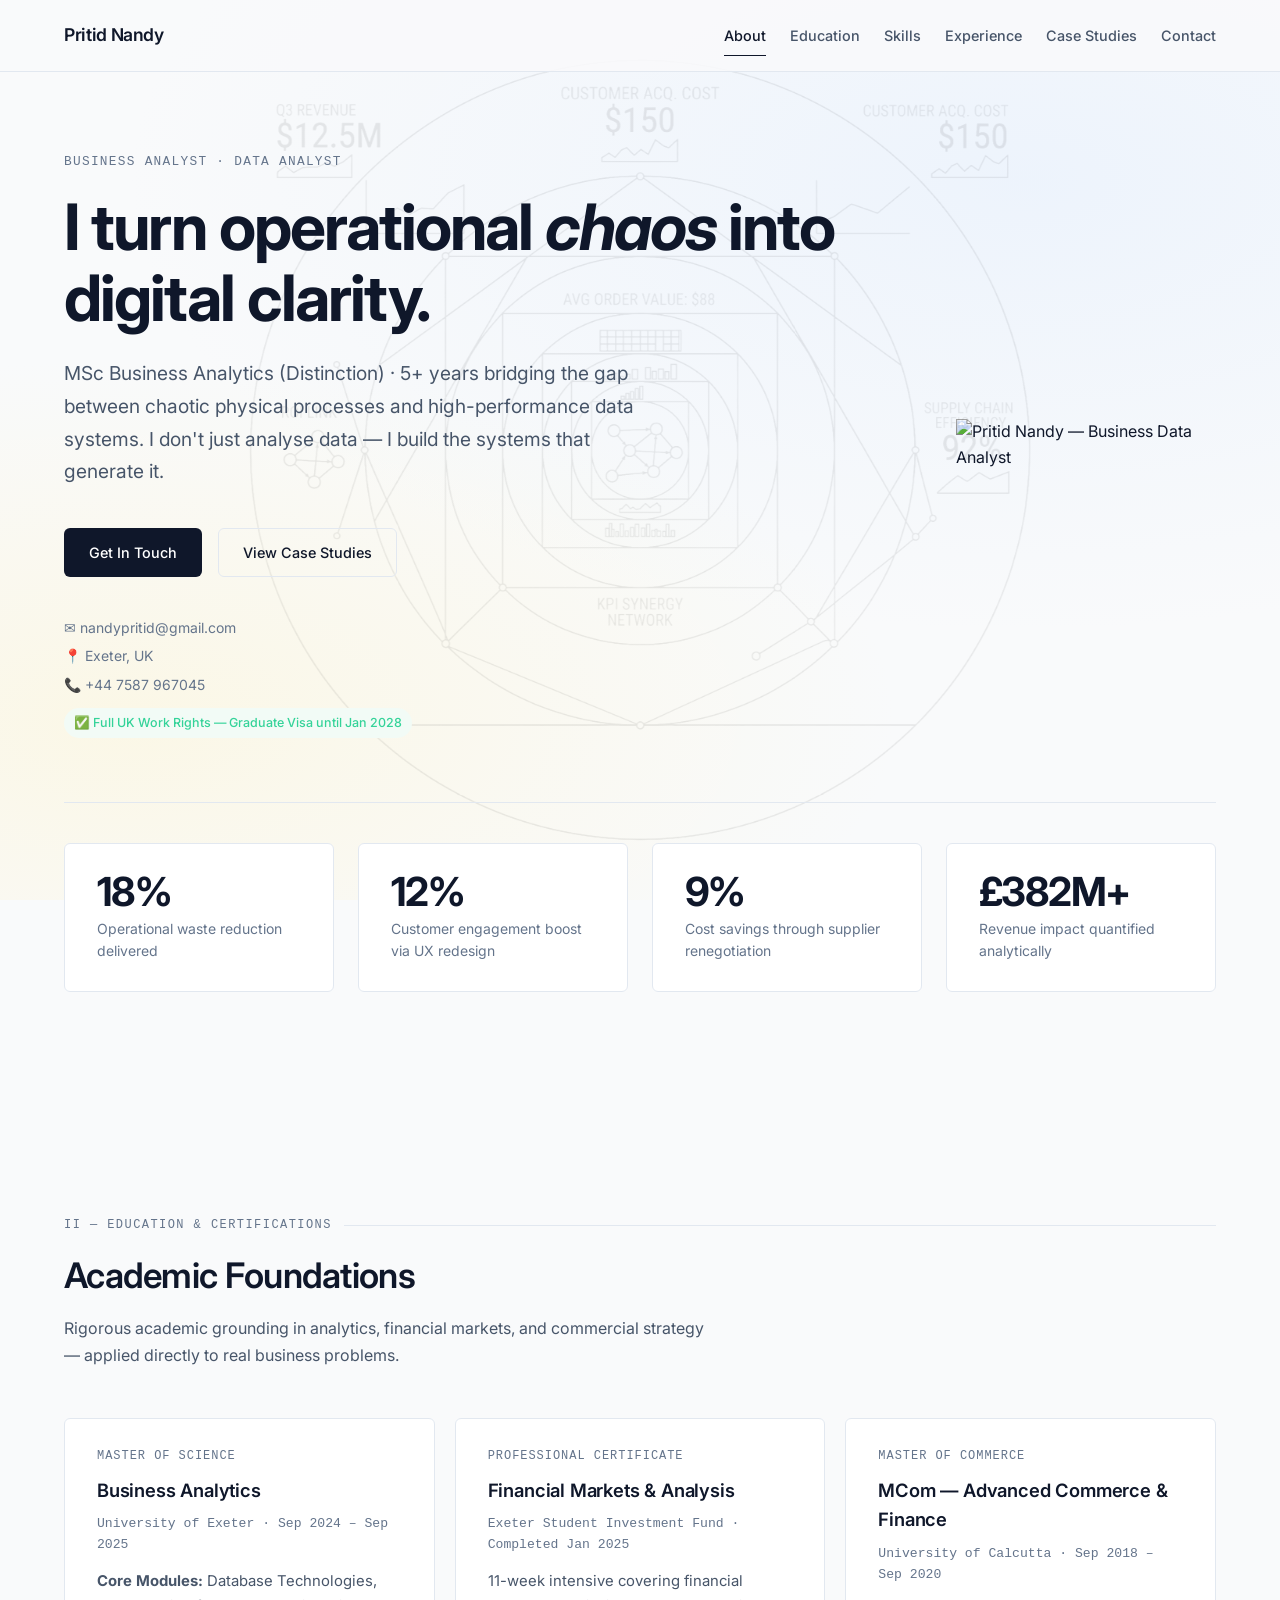
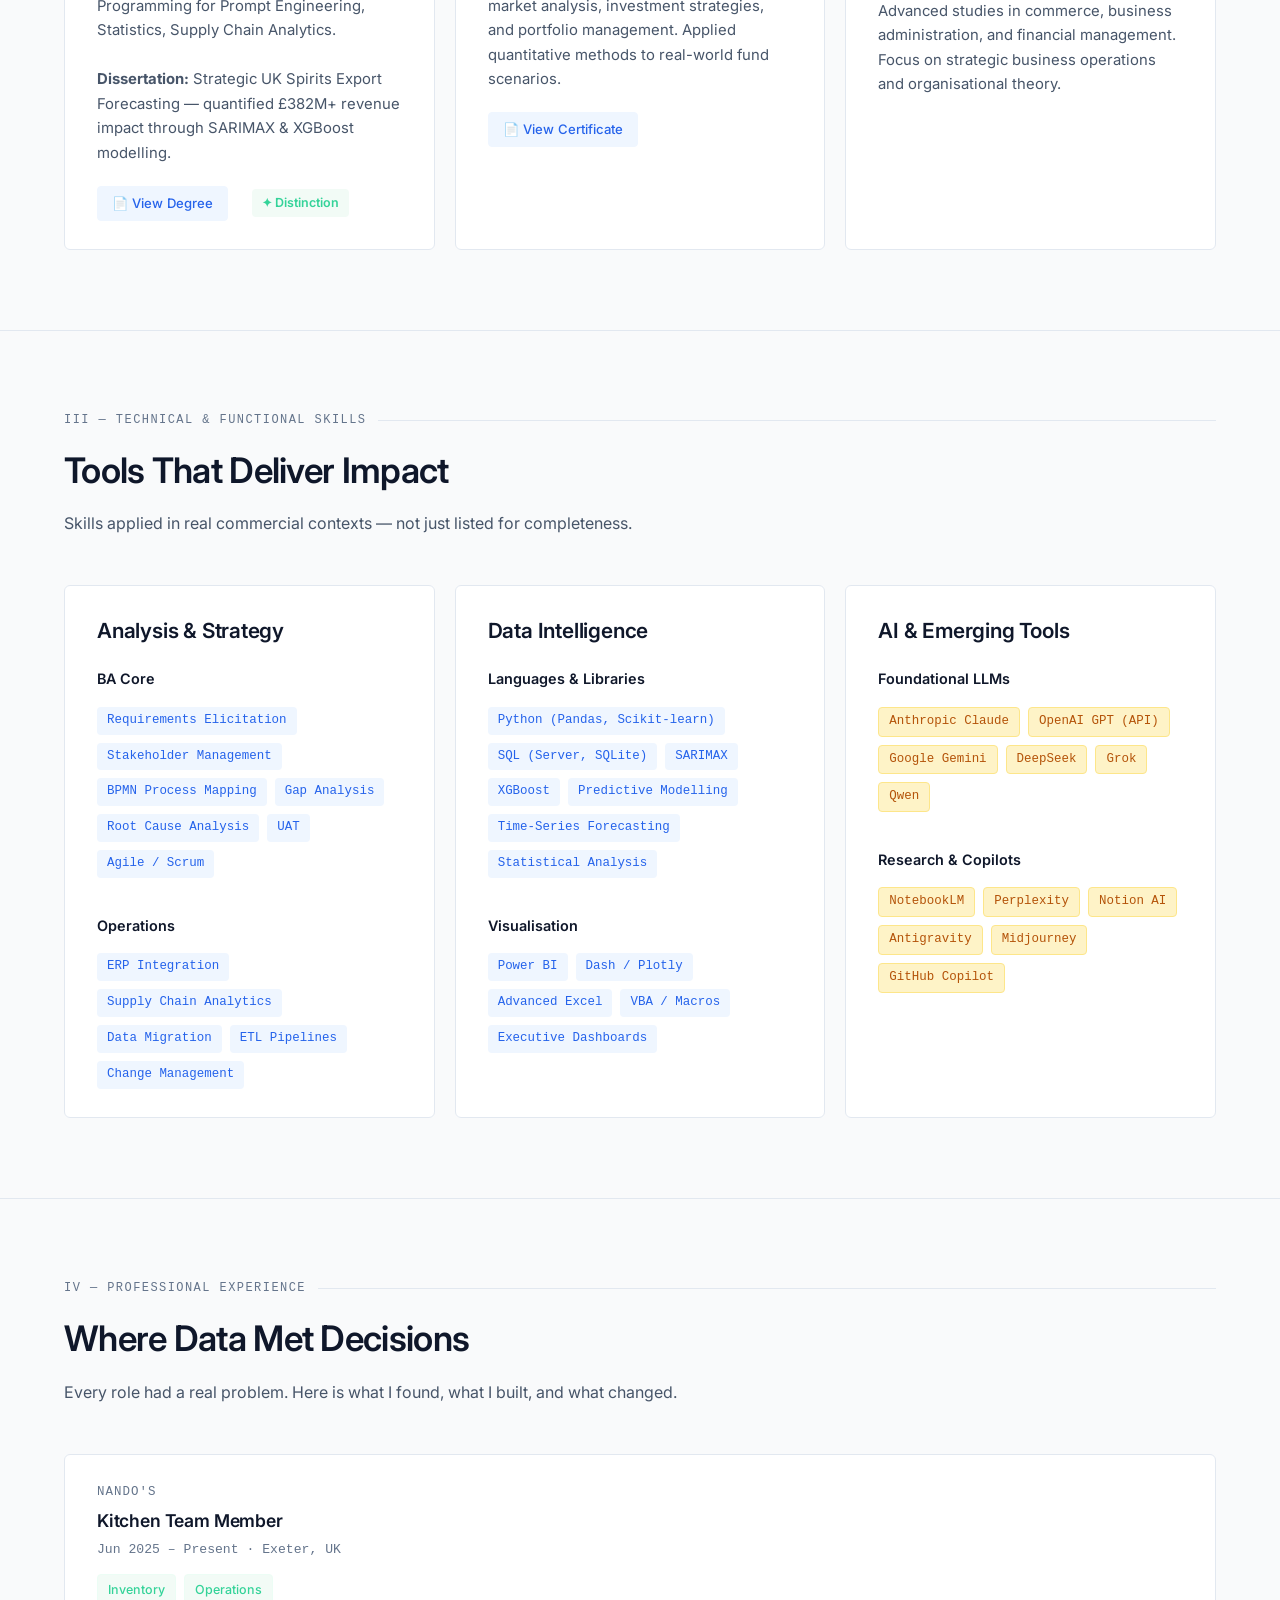
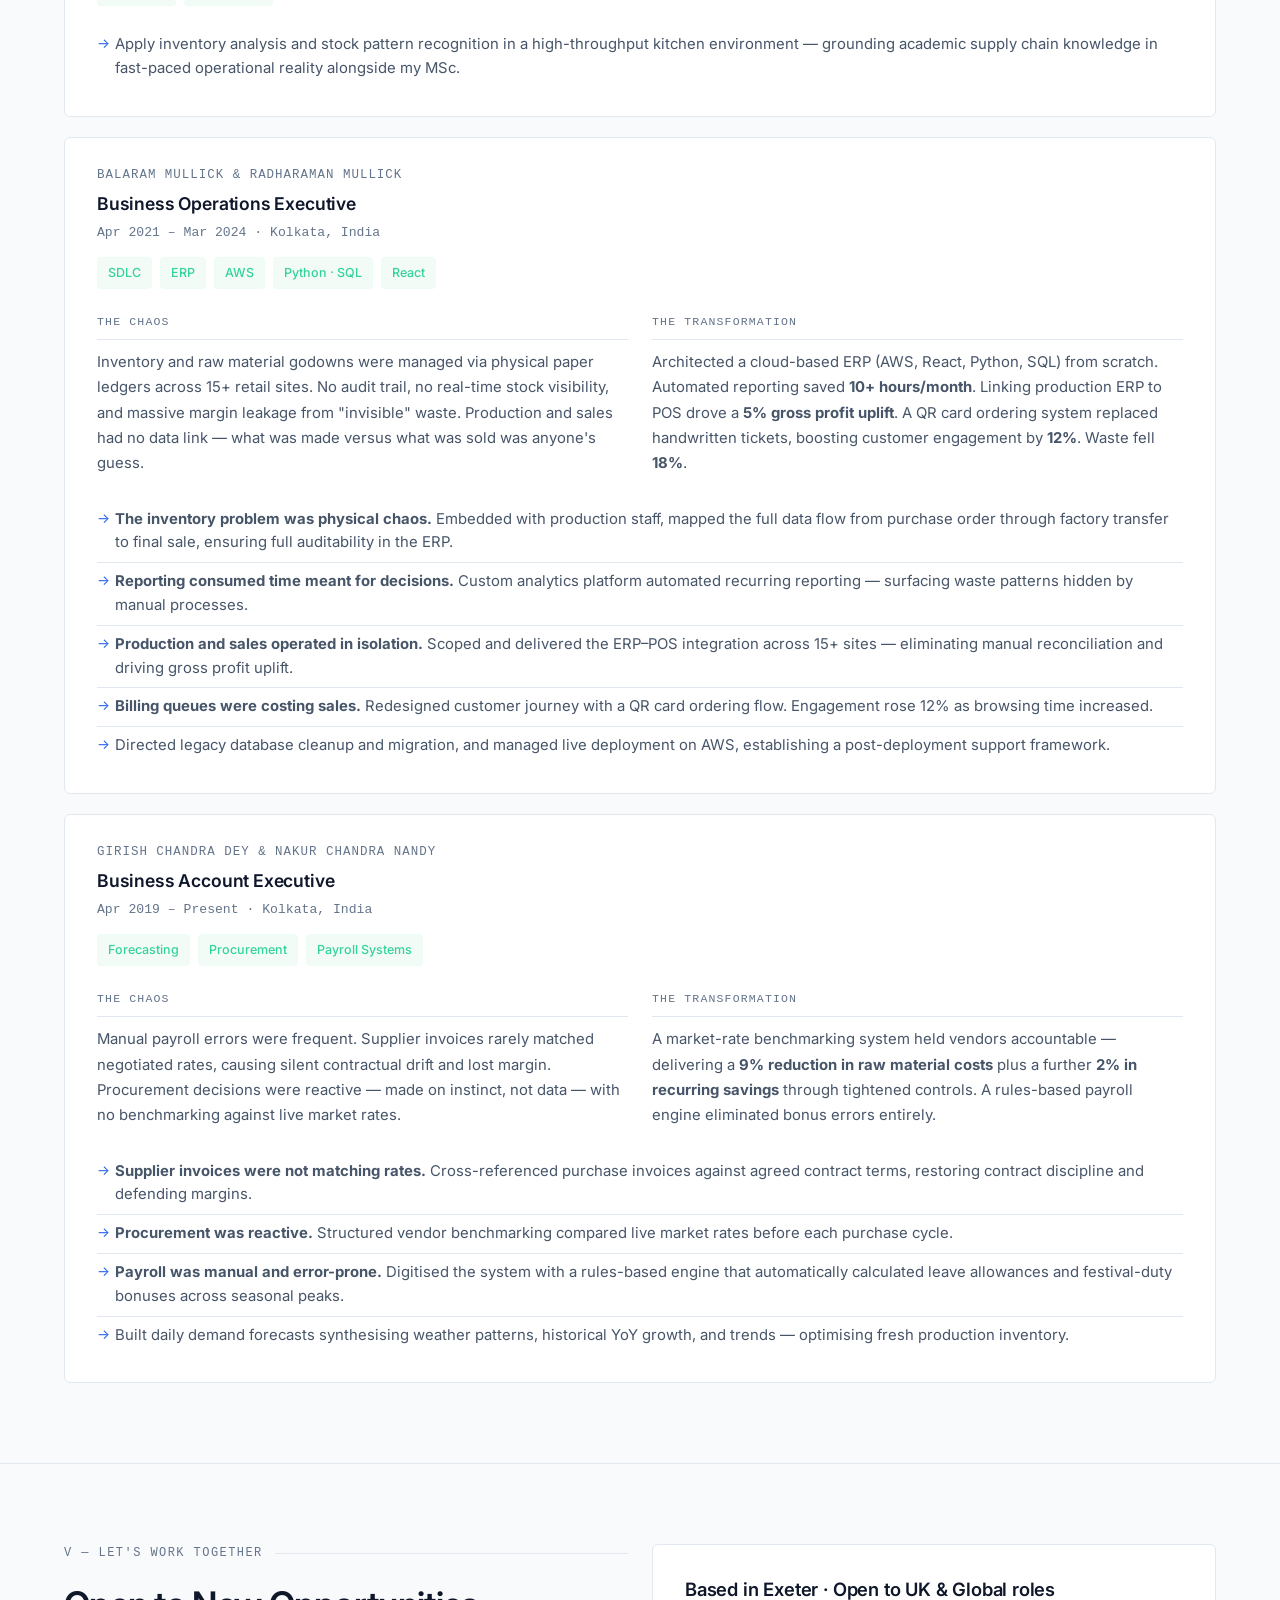
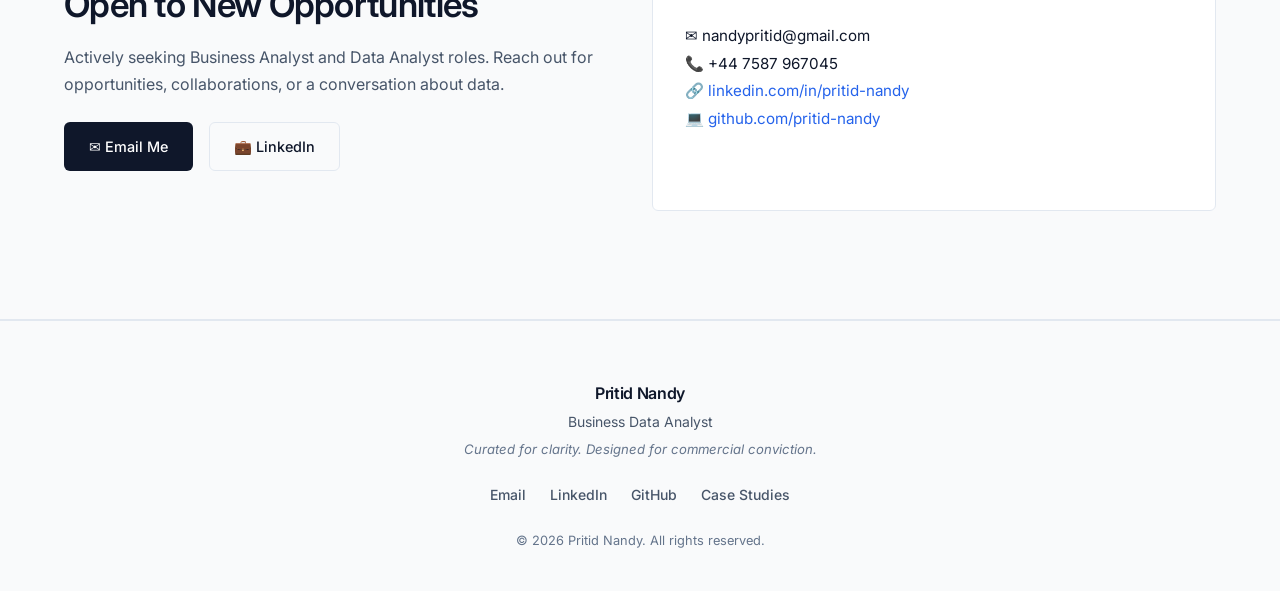
==== index.html @ cf16cbb8 "Add files via upload" ====
<!DOCTYPE html>
<html lang="en">
<head>
  <meta charset="UTF-8">
  <meta name="viewport" content="width=device-width, initial-scale=1.0">
  <title>Pritid Nandy — Business & Data Analyst</title>
  <meta name="description" content="Business Data Analyst with MSc in Business Analytics (Distinction). Specialising in decision intelligence, data visualisation, and process transformation.">
  <link rel="preconnect" href="https://fonts.googleapis.com">
  <link href="https://fonts.googleapis.com/css2?family=Inter:wght@300;400;500;600;700&display=swap" rel="stylesheet">
  <link rel="stylesheet" href="css/style.css">
</head>
<body>

  <!-- ── NAV ── -->
  <nav class="nav">
    <div class="container nav-inner">
      <a href="index.html" class="nav-logo">Pritid Nandy</a>
      <ul class="nav-links">
        <li><a href="#about"       class="nav-link active">About</a></li>
        <li><a href="#credentials" class="nav-link">Education</a></li>
        <li><a href="#skills"      class="nav-link">Skills</a></li>
        <li><a href="#experience"  class="nav-link">Experience</a></li>
        <li><a href="case-studies.html" class="nav-link">Case Studies</a></li>
        <li><a href="#contact"     class="nav-link">Contact</a></li>
      </ul>
    </div>
  </nav>

  <!-- ── HERO ── -->
  <section class="hero" id="about">
    <div class="container">
      <div class="hero-grid">

        <div>
          <p class="hero-eyebrow">Business Analyst · Data Analyst</p>
          <h1 class="hero-title">I turn operational <em>chaos</em> into digital clarity.</h1>
          <p class="hero-subtitle">
            MSc Business Analytics (Distinction) · 5+ years bridging the gap between chaotic physical processes and high-performance data systems. I don't just analyse data — I build the systems that generate it.
          </p>
          <div class="hero-actions">
            <a href="#contact"          class="btn btn-primary">Get In Touch</a>
            <a href="case-studies.html" class="btn btn-secondary">View Case Studies</a>
          </div>
          <div class="hero-meta">
            <span>✉ nandypritid@gmail.com</span>
            <span>📍 Exeter, UK</span>
            <span>📞 +44 7587 967045</span>
          </div>
          <span class="badge" style="border-radius: 100px;">✅ Full UK Work Rights — Graduate Visa until Jan 2028</span>
        </div>

        <div class="hero-photo">
          <img src="edited-photo.png" alt="Pritid Nandy — Business Data Analyst">
        </div>

      </div>

      <div class="stats-grid">
        <div class="stat-card">
          <div class="stat-value">18%</div>
          <div class="stat-label">Operational waste reduction delivered</div>
        </div>
        <div class="stat-card">
          <div class="stat-value">12%</div>
          <div class="stat-label">Customer engagement boost via UX redesign</div>
        </div>
        <div class="stat-card">
          <div class="stat-value">9%</div>
          <div class="stat-label">Cost savings through supplier renegotiation</div>
        </div>
        <div class="stat-card">
          <div class="stat-value">£382M+</div>
          <div class="stat-label">Revenue impact quantified analytically</div>
        </div>
      </div>
    </div>
  </section>

  <!-- ── CREDENTIALS ── -->
  <section class="section" id="credentials">
    <div class="container">
      <p class="section-label"><span>II — Education &amp; Certifications</span></p>
      <h2 class="section-title">Academic Foundations</h2>
      <p class="section-lead">Rigorous academic grounding in analytics, financial markets, and commercial strategy — applied directly to real business problems.</p>

      <div class="card-grid card-grid-2">
        <div class="card">
          <p class="card-tag">Master of Science</p>
          <h3 class="card-title">Business Analytics</h3>
          <p class="card-date">University of Exeter · Sep 2024 – Sep 2025</p>
          <p class="card-text">
            <strong>Core Modules:</strong> Database Technologies, Programming for Prompt Engineering, Statistics, Supply Chain Analytics.<br><br>
            <strong>Dissertation:</strong> Strategic UK Spirits Export Forecasting — quantified £382M+ revenue impact through SARIMAX &amp; XGBoost modelling.
          </p>
          <div class="card-actions">
            <a href="degree.pdf" target="_blank" class="view-doc-btn">📄 View Degree</a>
            <span class="distinction-badge">✦ Distinction</span>
          </div>
        </div>

        <div class="card">
          <p class="card-tag">Professional Certificate</p>
          <h3 class="card-title">Financial Markets &amp; Analysis</h3>
          <p class="card-date">Exeter Student Investment Fund · Completed Jan 2025</p>
          <p class="card-text">11-week intensive covering financial market analysis, investment strategies, and portfolio management. Applied quantitative methods to real-world fund scenarios.</p>
          <div style="margin-top:16px;"><a href="ExSIF FM&A Certificates.pdf" target="_blank" class="view-doc-btn">📄 View Certificate</a></div>
        </div>

        <div class="card">
          <p class="card-tag">Master of Commerce</p>
          <h3 class="card-title">MCom — Advanced Commerce &amp; Finance</h3>
          <p class="card-date">University of Calcutta · Sep 2018 – Sep 2020</p>
          <p class="card-text">Advanced studies in commerce, business administration, and financial management. Focus on strategic business operations and organisational theory.</p>
        </div>
      </div>
    </div>
  </section>

  <!-- ── SKILLS ── -->
  <section class="section" id="skills">
    <div class="container">
      <p class="section-label"><span>III — Technical &amp; Functional Skills</span></p>
      <h2 class="section-title">Tools That Deliver Impact</h2>
      <p class="section-lead">Skills applied in real commercial contexts — not just listed for completeness.</p>

      <div class="card-grid card-grid-2">
        
        <div class="card">
          <h3 class="card-title" style="margin-bottom: 20px; font-size: 1.3rem;">Analysis &amp; Strategy</h3>
          <div class="skill-category">
            <h4 class="skill-title">BA Core</h4>
            <div class="tag-list">
              <span class="tag">Requirements Elicitation</span>
              <span class="tag">Stakeholder Management</span>
              <span class="tag">BPMN Process Mapping</span>
              <span class="tag">Gap Analysis</span>
              <span class="tag">Root Cause Analysis</span>
              <span class="tag">UAT</span>
              <span class="tag">Agile / Scrum</span>
            </div>
          </div>
          <div class="skill-category" style="margin-bottom: 0;">
            <h4 class="skill-title">Operations</h4>
            <div class="tag-list">
              <span class="tag">ERP Integration</span>
              <span class="tag">Supply Chain Analytics</span>
              <span class="tag">Data Migration</span>
              <span class="tag">ETL Pipelines</span>
              <span class="tag">Change Management</span>
            </div>
          </div>
        </div>

        <div class="card">
          <h3 class="card-title" style="margin-bottom: 20px; font-size: 1.3rem;">Data Intelligence</h3>
          <div class="skill-category">
            <h4 class="skill-title">Languages &amp; Libraries</h4>
            <div class="tag-list">
              <span class="tag">Python (Pandas, Scikit-learn)</span>
              <span class="tag">SQL (Server, SQLite)</span>
              <span class="tag">SARIMAX</span>
              <span class="tag">XGBoost</span>
              <span class="tag">Predictive Modelling</span>
              <span class="tag">Time-Series Forecasting</span>
              <span class="tag">Statistical Analysis</span>
            </div>
          </div>
          <div class="skill-category" style="margin-bottom: 0;">
            <h4 class="skill-title">Visualisation</h4>
            <div class="tag-list">
              <span class="tag">Power BI</span>
              <span class="tag">Dash / Plotly</span>
              <span class="tag">Advanced Excel</span>
              <span class="tag">VBA / Macros</span>
              <span class="tag">Executive Dashboards</span>
            </div>
          </div>
        </div>

        <div class="card">
          <h3 class="card-title" style="margin-bottom: 20px; font-size: 1.3rem;">AI &amp; Emerging Tools</h3>
          <div class="skill-category">
            <h4 class="skill-title">Foundational LLMs</h4>
            <div class="tag-list">
              <span class="tag tag-ai">Anthropic Claude</span>
              <span class="tag tag-ai">OpenAI GPT (API)</span>
              <span class="tag tag-ai">Google Gemini</span>
              <span class="tag tag-ai">DeepSeek</span>
              <span class="tag tag-ai">Grok</span>
              <span class="tag tag-ai">Qwen</span>
            </div>
          </div>
          <div class="skill-category" style="margin-bottom: 0;">
            <h4 class="skill-title">Research &amp; Copilots</h4>
            <div class="tag-list">
              <span class="tag tag-ai">NotebookLM</span>
              <span class="tag tag-ai">Perplexity</span>
              <span class="tag tag-ai">Notion AI</span>
              <span class="tag tag-ai">Antigravity</span>
              <span class="tag tag-ai">Midjourney</span>
              <span class="tag tag-ai">GitHub Copilot</span>
            </div>
          </div>
        </div>

      </div>
    </div>
  </section>

  <!-- ── EXPERIENCE ── -->
  <section class="section" id="experience">
    <div class="container">
      <p class="section-label"><span>IV — Professional Experience</span></p>
      <h2 class="section-title">Where Data Met Decisions</h2>
      <p class="section-lead">Every role had a real problem. Here is what I found, what I built, and what changed.</p>

      <div class="card-grid">

        <!-- Nando's -->
        <div class="card">
          <div class="timeline-company">Nando's</div>
          <div class="timeline-role">Kitchen Team Member</div>
          <div class="timeline-period">Jun 2025 – Present · Exeter, UK</div>
          <div class="tag-list" style="margin-bottom: 20px; margin-top: 0;">
            <span class="badge badge-exp detail-block">Inventory</span>
            <span class="badge badge-exp detail-block">Operations</span>
          </div>
          <ul class="timeline-list">
            <li>Apply inventory analysis and stock pattern recognition in a high-throughput kitchen environment — grounding academic supply chain knowledge in fast-paced operational reality alongside my MSc.</li>
          </ul>
        </div>

        <!-- BMRM -->
        <div class="card">
          <div class="timeline-company">Balaram Mullick &amp; Radharaman Mullick</div>
          <div class="timeline-role">Business Operations Executive</div>
          <div class="timeline-period">Apr 2021 – Mar 2024 · Kolkata, India</div>
          <div class="tag-list" style="margin-bottom: 24px; margin-top: 0;">
            <span class="badge badge-exp">SDLC</span>
            <span class="badge badge-exp">ERP</span>
            <span class="badge badge-exp">AWS</span>
            <span class="badge badge-exp">Python · SQL</span>
            <span class="badge badge-exp">React</span>
          </div>
          
          <div class="detail-grid" style="margin-bottom: 24px;">
            <div class="detail-block">
              <h4 class="chaos-title">The Chaos</h4>
              <p>Inventory and raw material godowns were managed via physical paper ledgers across 15+ retail sites. No audit trail, no real-time stock visibility, and massive margin leakage from "invisible" waste. Production and sales had no data link — what was made versus what was sold was anyone's guess.</p>
            </div>
            <div class="detail-block">
              <h4 class="transform-title">The Transformation</h4>
              <p>Architected a cloud-based ERP (AWS, React, Python, SQL) from scratch. Automated reporting saved <strong>10+ hours/month</strong>. Linking production ERP to POS drove a <strong>5% gross profit uplift</strong>. A QR card ordering system replaced handwritten tickets, boosting customer engagement by <strong>12%</strong>. Waste fell <strong>18%</strong>.</p>
            </div>
          </div>

          <ul class="timeline-list">
            <li><strong>The inventory problem was physical chaos.</strong> Embedded with production staff, mapped the full data flow from purchase order through factory transfer to final sale, ensuring full auditability in the ERP.</li>
            <li><strong>Reporting consumed time meant for decisions.</strong> Custom analytics platform automated recurring reporting — surfacing waste patterns hidden by manual processes.</li>
            <li><strong>Production and sales operated in isolation.</strong> Scoped and delivered the ERP–POS integration across 15+ sites — eliminating manual reconciliation and driving gross profit uplift.</li>
            <li><strong>Billing queues were costing sales.</strong> Redesigned customer journey with a QR card ordering flow. Engagement rose 12% as browsing time increased.</li>
            <li>Directed legacy database cleanup and migration, and managed live deployment on AWS, establishing a post-deployment support framework.</li>
          </ul>
        </div>

        <!-- GCD&NCN -->
        <div class="card">
          <div class="timeline-company">Girish Chandra Dey &amp; Nakur Chandra Nandy</div>
          <div class="timeline-role">Business Account Executive</div>
          <div class="timeline-period">Apr 2019 – Present · Kolkata, India</div>
          <div class="tag-list" style="margin-bottom: 24px; margin-top: 0;">
            <span class="badge badge-exp">Forecasting</span>
            <span class="badge badge-exp">Procurement</span>
            <span class="badge badge-exp">Payroll Systems</span>
          </div>
          
          <div class="detail-grid" style="margin-bottom: 24px;">
            <div class="detail-block">
              <h4 class="chaos-title">The Chaos</h4>
              <p>Manual payroll errors were frequent. Supplier invoices rarely matched negotiated rates, causing silent contractual drift and lost margin. Procurement decisions were reactive — made on instinct, not data — with no benchmarking against live market rates.</p>
            </div>
            <div class="detail-block">
              <h4 class="transform-title">The Transformation</h4>
              <p>A market-rate benchmarking system held vendors accountable — delivering a <strong>9% reduction in raw material costs</strong> plus a further <strong>2% in recurring savings</strong> through tightened controls. A rules-based payroll engine eliminated bonus errors entirely.</p>
            </div>
          </div>

          <ul class="timeline-list">
            <li><strong>Supplier invoices were not matching rates.</strong> Cross-referenced purchase invoices against agreed contract terms, restoring contract discipline and defending margins.</li>
            <li><strong>Procurement was reactive.</strong> Structured vendor benchmarking compared live market rates before each purchase cycle.</li>
            <li><strong>Payroll was manual and error-prone.</strong> Digitised the system with a rules-based engine that automatically calculated leave allowances and festival-duty bonuses across seasonal peaks.</li>
            <li>Built daily demand forecasts synthesising weather patterns, historical YoY growth, and trends — optimising fresh production inventory.</li>
          </ul>
        </div>

      </div>
    </div>
  </section>

  <!-- ── CONTACT ── -->
  <section class="section contact-section" id="contact">
    <div class="container">
      <div class="detail-grid" class="contact-grid">
        <div>
          <p class="section-label"><span>V — Let's Work Together</span></p>
          <h2 class="section-title">Open to New Opportunities</h2>
          <p class="section-lead" style="margin-bottom: 24px;">Actively seeking Business Analyst and Data Analyst roles. Reach out for opportunities, collaborations, or a conversation about data.</p>
          <div class="hero-actions">
            <a href="mailto:nandypritid@gmail.com" class="btn btn-primary">✉ Email Me</a>
            <a href="https://linkedin.com/in/pritid-nandy" target="_blank" class="btn btn-secondary">💼 LinkedIn</a>
          </div>
        </div>
        <div class="card contact-info-card">
          <h3 class="card-title" style="margin-bottom: 16px;">Based in Exeter · Open to UK &amp; Global roles</h3>
          <p>✉ nandypritid@gmail.com</p>
          <p>📞 +44 7587 967045</p>
          <p>🔗 <a href="https://linkedin.com/in/pritid-nandy" target="_blank" class="contact-link">linkedin.com/in/pritid-nandy</a></p>
          <p>💻 <a href="https://github.com/pritid-nandy" target="_blank" class="contact-link">github.com/pritid-nandy</a></p>
        </div>
      </div>
    </div>
  </section>

  <!-- ── FOOTER ── -->
  <footer class="footer">
    <div class="container">
      <span class="footer-name">Pritid Nandy</span>
      <span class="footer-role">Business Data Analyst</span>
      <span class="footer-tagline">Curated for clarity. Designed for commercial conviction.</span>
      <div class="footer-links">
        <a href="mailto:nandypritid@gmail.com">Email</a>
        <a href="https://linkedin.com/in/pritid-nandy" target="_blank">LinkedIn</a>
        <a href="https://github.com/pritid-nandy" target="_blank">GitHub</a>
        <a href="case-studies.html">Case Studies</a>
      </div>
      <p class="footer-copy">© 2026 Pritid Nandy. All rights reserved.</p>
    </div>
  </footer>

  <script src="js/main.js"></script>
</body>
</html>
---- css/style.css ----
/* ==========================================================================
   DESIGN SYSTEM: Tufte Clarity + Norman UX
   ==========================================================================
   Principles:
   1. High data-ink ratio UI (Tufte) - Ensure content takes precedence.
   2. Consistent affordances & visibility (Norman) - Intuitive interactions.
   3. DRY Methodology - Zero repetitions via scalable utility classes.
   
   Structure:
   - Tokens: Root Variables
   - Base: Resets & Typographic Foundations
   - Layout: Containers & Grid Systems
   - Components: Cards, Badges, Accordions
   - Utilities: Overrides and Semantic Hooks
   ========================================================================== */
:root {
  /* Palette */
  --bg: #F9FAFB;
  --surface: #FFFFFF;
  --text-primary: #0F172A;
  --text-secondary: #475569;
  --text-muted: #64748B;
  --border: #E2E8F0;
  --accent: #0F172A;
  --accent-hover: #1E293B;
  --highlight: #2563EB;
  --highlight-light: #EFF6FF;

  /* Typography */
  --font-main: 'Inter', -apple-system, BlinkMacSystemFont, 'Segoe UI', Roboto, sans-serif;
  --font-mono: 'JetBrains Mono', ui-monospace, SFMono-Regular, monospace;

  /* Spacing & Layout */
  --space-unit: 8px;
  --max-width: 1200px;
  --nav-height: 72px;
  --radius: 6px;

  /* Transitions */
  --ease-out-expo: cubic-bezier(0.16, 1, 0.3, 1);
  --duration: 0.6s;
}

*, *::before, *::after { box-sizing: border-box; margin: 0; padding: 0; }

html {
  background:
    radial-gradient(ellipse 70% 50% at 80% 20%, rgba(219, 234, 254, 0.4), transparent),
    radial-gradient(ellipse 60% 40% at 10% 80%, rgba(254, 243, 199, 0.4), transparent),
    var(--bg);
  background-attachment: fixed;
  min-height: 100vh;
}
body {
  position: relative;
  z-index: 0;
  color: var(--text-primary);
  font-family: var(--font-main);
  line-height: 1.6;
  -webkit-font-smoothing: antialiased;
  -moz-osx-font-smoothing: grayscale;
  overflow-x: hidden;
}

.bg-graphic {
  position: fixed;
  top: 50%;
  left: 50%;
  width: 100vw;
  height: 100vh;
  background: url('../graphic.png') no-repeat center center;
  background-size: min(80vw, 800px);
  opacity: 0.08;
  z-index: -1;
  pointer-events: none;
  transform: translate(-50%, -50%) scale(1);
  will-change: transform;
}

/* ── Layout ── */
.container {
  width: 100%;
  max-width: var(--max-width);
  margin: 0 auto;
  padding: 0 calc(var(--space-unit) * 3);
}

/* ── Navigation (Norman: Visibility + Consistent Mapping) ── */
.nav {
  position: fixed;
  top: 0; left: 0; right: 0;
  height: var(--nav-height);
  background: rgba(249, 250, 251, 0.85);
  backdrop-filter: blur(12px);
  -webkit-backdrop-filter: blur(12px);
  border-bottom: 1px solid var(--border);
  z-index: 100;
}
.nav-inner {
  display: flex;
  align-items: center;
  justify-content: space-between;
  height: 100%;
}
.nav-logo {
  font-weight: 600;
  font-size: 1.1rem;
  color: var(--text-primary);
  text-decoration: none;
  letter-spacing: -0.02em;
}
.nav-links { display: flex; gap: calc(var(--space-unit) * 3); list-style: none; }
.nav-link {
  text-decoration: none;
  color: var(--text-secondary);
  font-size: 0.9rem;
  font-weight: 500;
  padding: calc(var(--space-unit) * 1) 0;
  position: relative;
  transition: color var(--duration) var(--ease-out-expo);
}
.nav-link::after {
  content: '';
  position: absolute;
  bottom: -4px; left: 0;
  width: 0; height: 1px;
  background: var(--accent);
  transition: width var(--duration) var(--ease-out-expo);
}
.nav-link:hover,
.nav-link.active { color: var(--text-primary); }
.nav-link.active::after,
.nav-link:hover::after { width: 100%; }

/* ── Hero ── */
.hero {
  padding-top: calc(var(--nav-height) + 80px);
  padding-bottom: 80px;
  min-height: 90vh;
  display: flex;
  flex-direction: column;
  justify-content: center;
}
.hero-eyebrow {
  font-size: 0.8rem;
  font-weight: 500;
  letter-spacing: 0.1em;
  text-transform: uppercase;
  color: var(--text-muted);
  margin-bottom: 20px;
  font-family: var(--font-mono);
}
.hero-title {
  font-size: clamp(2.5rem, 5vw, 4.5rem);
  font-weight: 700;
  line-height: 1.1;
  letter-spacing: -0.03em;
  margin-bottom: 24px;
}
.hero-subtitle {
  font-size: clamp(1rem, 2vw, 1.2rem);
  color: var(--text-secondary);
  max-width: 600px;
  margin-bottom: 40px;
  line-height: 1.7;
}
.hero-actions { display: flex; gap: 16px; flex-wrap: wrap; margin-bottom: 40px; }
.hero-meta {
  font-size: 0.875rem;
  color: var(--text-muted);
  display: flex;
  flex-direction: column;
  gap: 6px;
}
.hero-meta span { display: flex; align-items: center; gap: 8px; }
.hero-grid {
  display: grid;
  grid-template-columns: 1fr 260px;
  gap: 80px;
  align-items: center;
}
.hero-photo {
  display: flex;
  justify-content: center;
  align-items: center;
}
.hero-photo img { 
  width: 100%; 
  height: auto; 
  display: block; 
  mix-blend-mode: multiply;
}
.badge {
  display: inline-flex;
  align-items: center;
  gap: 6px;
  padding: 5px 10px;
  background: #F2FBF6;
  color: #34D399;
  font-size: 0.78rem;
  font-weight: 500;
  border-radius: 4px;
  margin-top: 12px;
}

/* ── Buttons (Norman: Clear Affordances & Feedback) ── */
.btn {
  display: inline-flex;
  align-items: center;
  gap: 8px;
  padding: 12px 24px;
  font-weight: 500;
  font-size: 0.9rem;
  text-decoration: none;
  border-radius: var(--radius);
  transition: all var(--duration) var(--ease-out-expo);
  cursor: pointer;
  border: 1px solid transparent;
  font-family: var(--font-main);
}
.btn-primary {
  background: var(--accent);
  color: #fff;
}
.btn-primary:hover { background: var(--accent-hover); transform: translateY(-2px); }
.btn-secondary {
  background: transparent;
  color: var(--text-primary);
  border-color: var(--border);
}
.btn-secondary:hover { border-color: var(--text-primary); transform: translateY(-2px); }

/* ── Stats Grid (Tufte: Maximize Data-Ink) ── */
.stats-grid {
  display: grid;
  grid-template-columns: repeat(auto-fit, minmax(200px, 1fr));
  gap: 24px;
  margin: 64px 0;
  border-top: 1px solid var(--border);
  padding-top: 40px;
}
.stat-card {
  background: var(--surface);
  padding: 28px 32px;
  border: 1px solid var(--border);
  border-radius: var(--radius);
}
.stat-value {
  font-size: 2.5rem;
  font-weight: 700;
  letter-spacing: -0.04em;
  color: var(--text-primary);
  line-height: 1;
  margin-bottom: 6px;
}
.stat-label { color: var(--text-muted); font-size: 0.875rem; }

/* ── Sections ── */
.section { padding: 80px 0; border-bottom: 1px solid var(--border); }
.section:last-child { border-bottom: none; }
.section-label {
  font-size: 0.75rem;
  font-weight: 500;
  letter-spacing: 0.12em;
  text-transform: uppercase;
  color: var(--text-muted);
  font-family: var(--font-mono);
  margin-bottom: 12px;
  display: flex;
  align-items: center;
  gap: 12px;
}
.section-label::after {
  content: '';
  flex: 1;
  height: 1px;
  background: var(--border);
}
.section-title {
  font-size: clamp(1.6rem, 3vw, 2.2rem);
  font-weight: 600;
  letter-spacing: -0.02em;
  margin-bottom: 12px;
}
.section-lead {
  color: var(--text-secondary);
  max-width: 640px;
  margin-bottom: 48px;
  font-size: 1rem;
  line-height: 1.7;
}

/* ── Cards ── */
.card-grid { display: grid; gap: 20px; }
.card-grid-2 { grid-template-columns: repeat(auto-fit, minmax(300px, 1fr)); }
.card-grid-4 { grid-template-columns: repeat(auto-fit, minmax(220px, 1fr)); }
.card {
  background: var(--surface);
  border: 1px solid var(--border);
  padding: 28px 32px;
  border-radius: var(--radius);
  transition: box-shadow var(--duration) var(--ease-out-expo),
              transform var(--duration) var(--ease-out-expo);
}
.card:hover {
  box-shadow: 0 8px 24px rgba(0,0,0,0.06);
  transform: translateY(-3px);
}
.card-tag {
  font-size: 0.75rem;
  font-weight: 500;
  letter-spacing: 0.08em;
  text-transform: uppercase;
  color: var(--text-muted);
  font-family: var(--font-mono);
  margin-bottom: 10px;
}
.card-title { font-size: 1.15rem; font-weight: 600; margin-bottom: 8px; letter-spacing: -0.01em; }
.card-date { font-size: 0.82rem; color: var(--text-muted); font-family: var(--font-mono); margin-bottom: 14px; }
.card-text { color: var(--text-secondary); font-size: 0.93rem; line-height: 1.65; margin-bottom: 20px; }
.tag-list { display: flex; flex-wrap: wrap; gap: 8px; margin-top: 16px; }
.tag {
  padding: 4px 10px;
  background: var(--highlight-light);
  color: var(--highlight);
  font-size: 0.78rem;
  font-weight: 500;
  border-radius: 4px;
  font-family: var(--font-mono);
}
.tag-ai {
  background: #FEF3C7;
  color: #B45309;
  border: 1px solid #FDE68A;
}
.badge-exp {
  margin-top: 0;
  border: 1px solid #ECFDF5;
}
.chaos-title {
  color: #F87171;
}
.transform-title {
  color: #34D399;
}
.card-actions {
  display: flex; 
  align-items: center; 
  gap: 12px; 
  flex-wrap: wrap; 
  margin-top: 16px;
}
.contact-grid {
  align-items: center;
}
.contact-info-card {
  font-size: 0.95rem;
  line-height: 1.8;
}
.contact-link {
  text-decoration: none;
  color: var(--highlight);
}
.view-doc-btn {
  display: inline-flex;
  align-items: center;
  gap: 6px;
  font-size: 0.82rem;
  font-weight: 500;
  color: var(--highlight);
  text-decoration: none;
  border: 1px solid var(--highlight-light);
  padding: 6px 14px;
  border-radius: 4px;
  background: var(--highlight-light);
  transition: all 0.25s;
}
.view-doc-btn:hover { background: #dbeafe; border-color: #bfdbfe; }
.distinction-badge {
  display: inline-flex;
  align-items: center;
  gap: 6px;
  padding: 4px 10px;
  background: #F2FBF6;
  color: #34D399;
  font-size: 0.78rem;
  font-weight: 600;
  border-radius: 4px;
  margin-left: 12px;
}

/* ── Skills (Norman: Grouping + Consistency) ── */
.skill-category { margin-bottom: 36px; }
.skill-title {
  font-weight: 600;
  font-size: 0.9rem;
  margin-bottom: 14px;
  color: var(--text-primary);
  display: flex;
  align-items: center;
  gap: 8px;
}
.skill-list { list-style: none; display: flex; flex-wrap: wrap; gap: 10px; }
.skill-item {
  padding: 6px 14px;
  background: var(--bg);
  border: 1px solid var(--border);
  border-radius: 20px;
  font-size: 0.875rem;
  color: var(--text-secondary);
  transition: border-color 0.2s, color 0.2s;
}
.skill-item:hover { border-color: var(--text-primary); color: var(--text-primary); }

/* ── Timeline ── */
.timeline { margin-top: 8px; }
.timeline-item {
  position: relative;
  padding-left: 28px;
  padding-bottom: 40px;
  border-left: 1px solid var(--border);
}
.timeline-item:last-child { border-left: 1px solid transparent; padding-bottom: 0; }
.timeline-item::before {
  content: '';
  position: absolute;
  left: -5px; top: 4px;
  width: 9px; height: 9px;
  border-radius: 50%;
  background: var(--surface);
  border: 2px solid var(--text-primary);
}
.timeline-company {
  font-size: 0.78rem;
  font-weight: 500;
  letter-spacing: 0.08em;
  text-transform: uppercase;
  color: var(--text-muted);
  font-family: var(--font-mono);
  margin-bottom: 4px;
}
.timeline-role {
  font-size: 1.1rem;
  font-weight: 600;
  color: var(--text-primary);
  margin-bottom: 4px;
  letter-spacing: -0.01em;
}
.timeline-period {
  font-size: 0.82rem;
  color: var(--text-muted);
  font-family: var(--font-mono);
  margin-bottom: 14px;
}
.timeline-list { list-style: none; padding: 0; }
.timeline-list li {
  font-size: 0.93rem;
  color: var(--text-secondary);
  padding: 7px 0 7px 18px;
  border-bottom: 1px solid var(--border);
  position: relative;
  line-height: 1.6;
}
.timeline-list li:last-child { border-bottom: none; }
.timeline-list li::before {
  content: '→';
  position: absolute; left: 0;
  color: var(--highlight);
  font-size: 0.85rem;
}

/* ── Case Study Cards (case-studies.html) ── */
.page-header-section {
  padding-top: calc(var(--nav-height) + 60px);
  padding-bottom: 48px;
  border-bottom: 1px solid var(--border);
}
.contact-section {
  /* Inherits body background */
}
.page-header-section .hero-eyebrow { margin-bottom: 16px; }
.page-header-section .hero-title { margin-bottom: 16px; }

.case-section-label {
  padding: 48px 0 20px;
  display: flex;
  align-items: center;
  gap: 12px;
}
.case-section-label span:first-child {
  font-size: 0.72rem;
  font-weight: 500;
  letter-spacing: 0.14em;
  text-transform: uppercase;
  color: var(--text-muted);
  font-family: var(--font-mono);
  white-space: nowrap;
}
.case-section-label .rule { flex: 1; height: 1px; background: var(--border); }

/* Accordion Case Card */
.case-card {
  background: var(--surface);
  border: 1px solid var(--border);
  border-radius: var(--radius);
  margin-bottom: 16px;
  overflow: hidden;
  transition: box-shadow var(--duration) var(--ease-out-expo);
}
.case-card:hover { box-shadow: 0 4px 20px rgba(0,0,0,0.06); }

.case-card-summary {
  padding: 32px 36px 24px;
  display: grid;
  grid-template-columns: 1fr 220px;
  gap: 32px;
  align-items: start;
  cursor: pointer;
}
.card-domain {
  font-size: 0.72rem;
  font-weight: 500;
  letter-spacing: 0.1em;
  text-transform: uppercase;
  color: var(--text-muted);
  font-family: var(--font-mono);
  margin-bottom: 10px;
}
.case-card-title {
  font-size: 1.35rem;
  font-weight: 600;
  color: var(--text-primary);
  letter-spacing: -0.02em;
  line-height: 1.3;
  margin-bottom: 12px;
}
.case-card-sit {
  font-size: 0.93rem;
  color: var(--text-secondary);
  line-height: 1.7;
}
.tech-pill {
  font-size: 0.75rem;
  font-family: var(--font-mono);
  color: var(--text-muted);
  margin-top: 14px;
  display: block;
}

/* Signal Stat */
.signal-stat {
  background: var(--bg);
  border: 1px solid var(--border);
  border-radius: var(--radius);
  padding: 20px 18px;
}
.stat-num {
  font-size: 2rem;
  font-weight: 700;
  color: var(--text-primary);
  line-height: 1;
  display: block;
  margin-bottom: 8px;
  letter-spacing: -0.04em;
}
.stat-lbl {
  font-size: 0.8rem;
  color: var(--text-secondary);
  line-height: 1.5;
  display: block;
}

/* Toggle Button */
.toggle-btn {
  display: flex;
  align-items: center;
  gap: 8px;
  width: 100%;
  padding: 14px 36px;
  font-size: 0.82rem;
  font-weight: 500;
  color: var(--text-muted);
  background: none;
  border: none;
  border-top: 1px solid var(--border);
  cursor: pointer;
  transition: color 0.25s, background 0.25s;
  font-family: var(--font-main);
}
.toggle-btn:hover { color: var(--text-primary); background: var(--bg); }
.toggle-icon { transition: transform 0.3s; margin-left: auto; font-style: normal; }
.case-card.open .toggle-icon { transform: rotate(180deg); }
.case-card.open .toggle-btn { color: var(--highlight); }

/* Expanded Detail */
.card-detail {
  display: none;
  padding: 32px 36px 36px;
  border-top: 1px solid var(--border);
}
.case-card.open .card-detail { display: block; }

.detail-grid {
  display: grid;
  grid-template-columns: 1fr 1fr;
  gap: 24px;
  margin-bottom: 28px;
}
.detail-block h4 {
  font-size: 0.72rem;
  font-weight: 500;
  letter-spacing: 0.1em;
  text-transform: uppercase;
  color: var(--text-muted);
  font-family: var(--font-mono);
  margin-bottom: 10px;
  padding-bottom: 8px;
  border-bottom: 1px solid var(--border);
}
.detail-block p { font-size: 0.93rem; color: var(--text-secondary); line-height: 1.7; }

/* Outcome block */
.outcome-block {
  background: #F0FDF4;
  border: 1px solid #DCFCE7;
  border-radius: var(--radius);
  padding: 24px 28px;
  margin-bottom: 28px;
}
.outcome-block h4 {
  font-size: 0.72rem;
  font-weight: 500;
  letter-spacing: 0.1em;
  text-transform: uppercase;
  color: #34D399;
  font-family: var(--font-mono);
  margin-bottom: 20px;
}
.outcome-grid {
  display: grid;
  grid-template-columns: repeat(auto-fit, minmax(160px, 1fr));
  gap: 20px;
}
.o-num {
  font-size: 1.65rem;
  font-weight: 700;
  color: #34D399;
  display: block;
  line-height: 1;
  letter-spacing: -0.03em;
}
.o-label {
  font-size: 0.82rem;
  color: var(--text-secondary);
  display: block;
  margin-top: 4px;
  line-height: 1.4;
}
.o-context {
  font-size: 0.75rem;
  color: var(--text-muted);
  display: block;
  margin-top: 2px;
  font-style: italic;
}

/* Insights block */
.insights-block h4 {
  font-size: 0.72rem;
  font-weight: 500;
  letter-spacing: 0.1em;
  text-transform: uppercase;
  color: var(--text-muted);
  font-family: var(--font-mono);
  margin-bottom: 10px;
  padding-bottom: 8px;
  border-bottom: 1px solid var(--border);
}
.insights-block ul { list-style: none; }
.insights-block li {
  font-size: 0.93rem;
  color: var(--text-secondary);
  padding: 8px 0 8px 20px;
  border-bottom: 1px solid var(--border);
  position: relative;
  line-height: 1.6;
}
.insights-block li:last-child { border-bottom: none; }
.insights-block li::before {
  content: '→';
  position: absolute; left: 0;
  color: var(--highlight);
  font-size: 0.85rem;
}

.method-note {
  margin-top: 20px;
  font-size: 0.78rem;
  color: var(--text-muted);
  font-style: italic;
  padding-top: 14px;
  border-top: 1px solid var(--border);
  font-family: var(--font-mono);
}

/* Image Showcase */
.image-showcase {
  margin: 24px 0 0;
  padding-top: 20px;
  border-top: 1px solid var(--border);
}
.image-showcase h4 {
  font-size: 0.72rem;
  font-weight: 500;
  letter-spacing: 0.1em;
  text-transform: uppercase;
  color: var(--text-muted);
  font-family: var(--font-mono);
  margin-bottom: 16px;
  padding-bottom: 8px;
  border-bottom: 1px solid var(--border);
}
.image-grid {
  display: grid;
  grid-template-columns: repeat(auto-fit, minmax(260px, 1fr));
  gap: 16px;
}
.image-item {
  border: 1px solid var(--border);
  border-radius: var(--radius);
  overflow: hidden;
  background: var(--surface);
}
.image-item img {
  width: 100%;
  height: 200px;
  object-fit: cover;
  display: block;
  background: var(--bg);
}
.image-caption { padding: 12px 14px; border-top: 1px solid var(--border); }
.image-caption strong {
  display: block;
  font-size: 0.82rem;
  font-weight: 500;
  color: var(--text-primary);
  margin-bottom: 4px;
}
.image-caption span { font-size: 0.78rem; color: var(--text-muted); font-style: italic; line-height: 1.5; }

/* ── Footer ── */
.footer {
  padding: 60px 0 40px;
  border-top: 1px solid var(--border);
  text-align: center;
  color: var(--text-muted);
  font-size: 0.9rem;
}
.footer-name {
  font-size: 1rem;
  font-weight: 600;
  color: var(--text-primary);
  display: block;
  margin-bottom: 4px;
  letter-spacing: -0.02em;
}
.footer-role {
  display: block;
  margin-bottom: 6px;
  font-size: 0.875rem;
  color: var(--text-secondary);
}
.footer-tagline {
  display: block;
  margin-bottom: 24px;
  font-size: 0.82rem;
  color: var(--text-muted);
  font-style: italic;
}
.footer-links { display: flex; justify-content: center; gap: 24px; margin-bottom: 24px; }
.footer-links a {
  color: var(--text-secondary);
  text-decoration: none;
  font-size: 0.875rem;
  font-weight: 500;
  transition: color 0.25s;
}
.footer-links a:hover { color: var(--text-primary); }
.footer-copy { font-size: 0.8rem; color: var(--text-muted); }

/* ── Responsive ── */
@media (max-width: 768px) {
  .hero-grid { grid-template-columns: 1fr; gap: 40px; }
  .hero-photo { max-width: 260px; }
  .hero { padding-top: 100px; min-height: auto; }
  .nav-links { display: none; }
  .case-card-summary { grid-template-columns: 1fr; gap: 20px; padding: 24px 20px 16px; }
  .card-detail { padding: 20px; }
  .detail-grid { grid-template-columns: 1fr; }
  .stats-grid { grid-template-columns: 1fr; gap: 16px; margin: 40px 0; padding-top: 32px; }
  .stat-card { padding: 20px 24px; }
  .footer-links { flex-wrap: wrap; gap: 16px; }
}
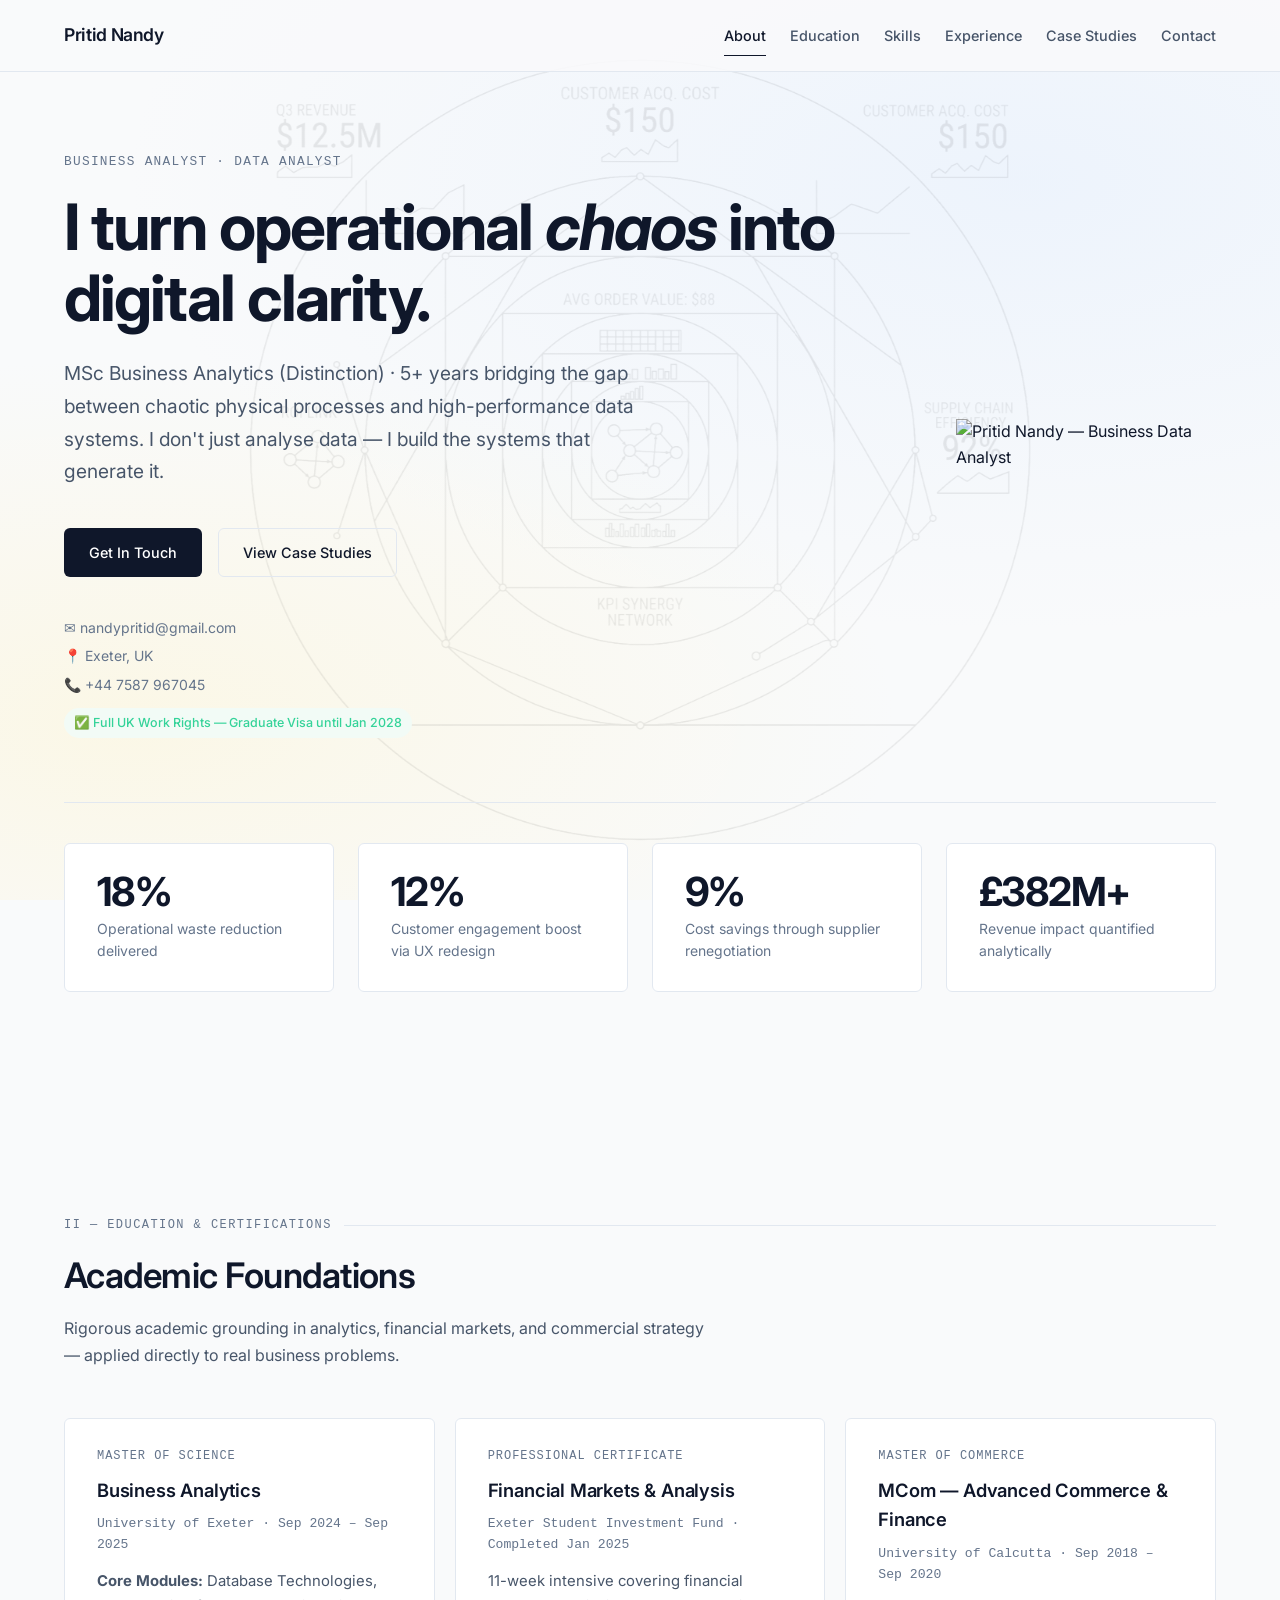
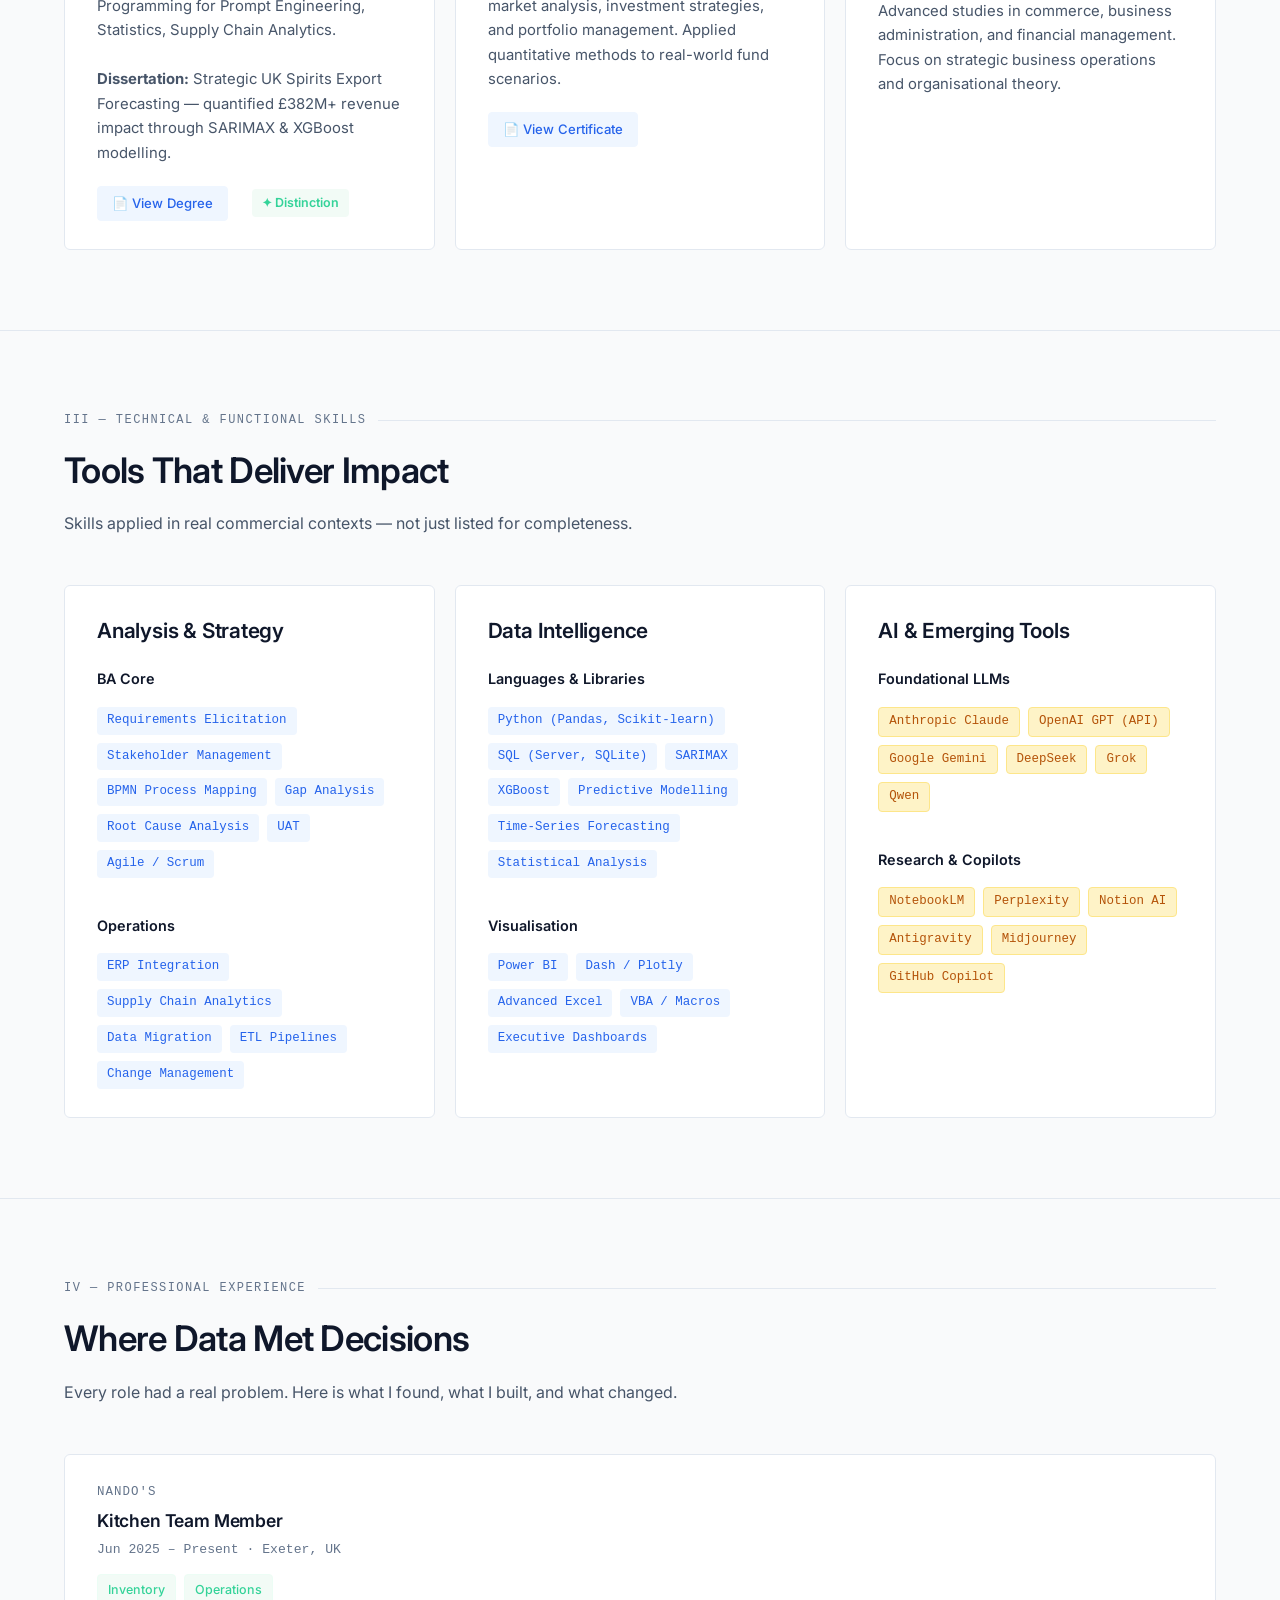
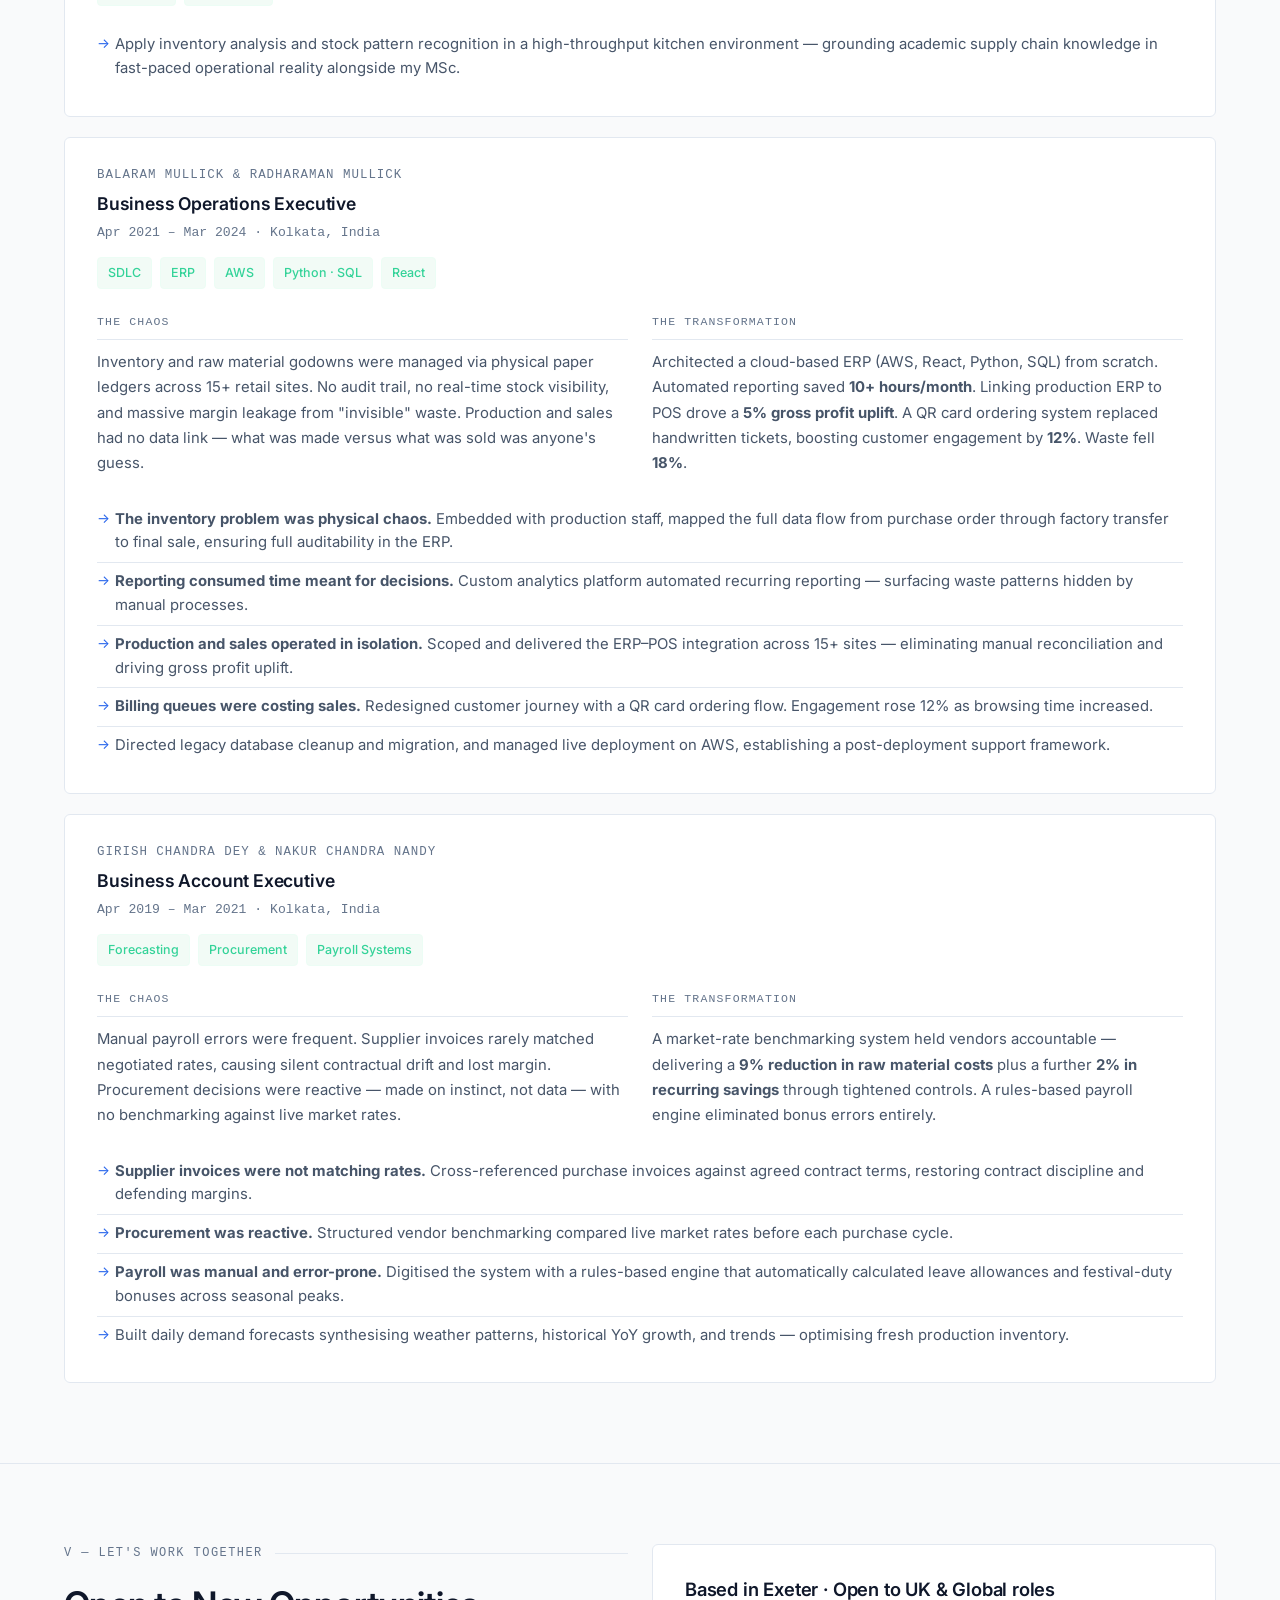
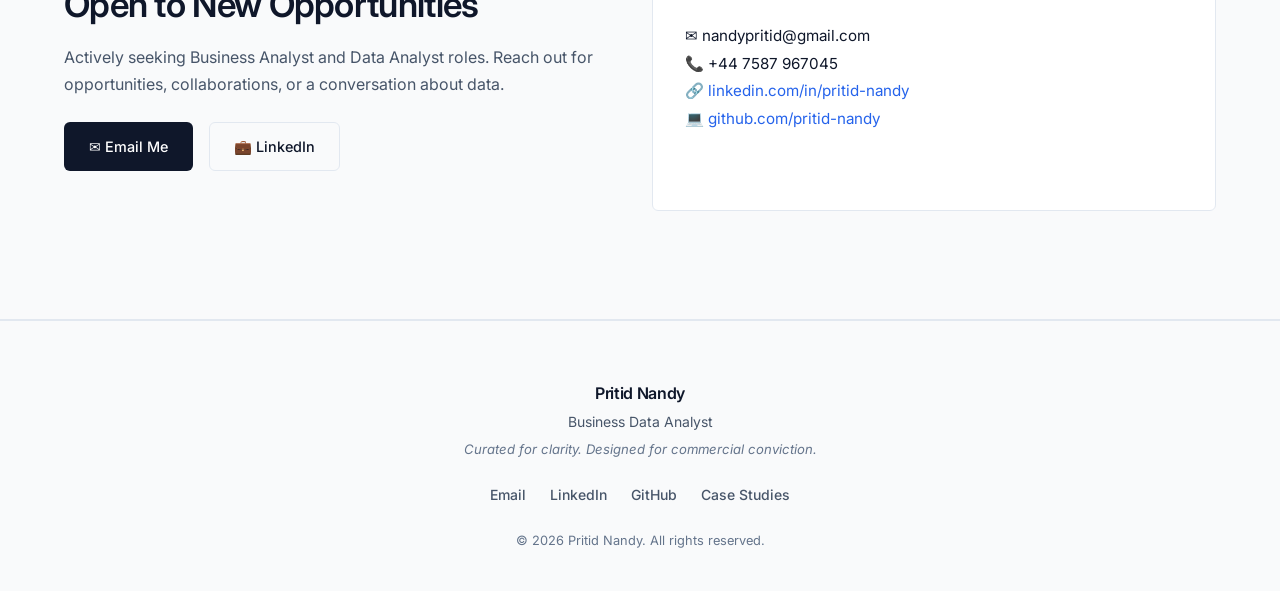
==== commit dc50d29c: "Update employment period for Girish Chandra Dey" ====
--- a/index.html
+++ b/index.html
@@ -267,7 +267,7 @@
         <div class="card">
           <div class="timeline-company">Girish Chandra Dey &amp; Nakur Chandra Nandy</div>
           <div class="timeline-role">Business Account Executive</div>
-          <div class="timeline-period">Apr 2019 – Present · Kolkata, India</div>
+          <div class="timeline-period">Apr 2019 – Mar 2021 · Kolkata, India</div>
           <div class="tag-list" style="margin-bottom: 24px; margin-top: 0;">
             <span class="badge badge-exp">Forecasting</span>
             <span class="badge badge-exp">Procurement</span>
